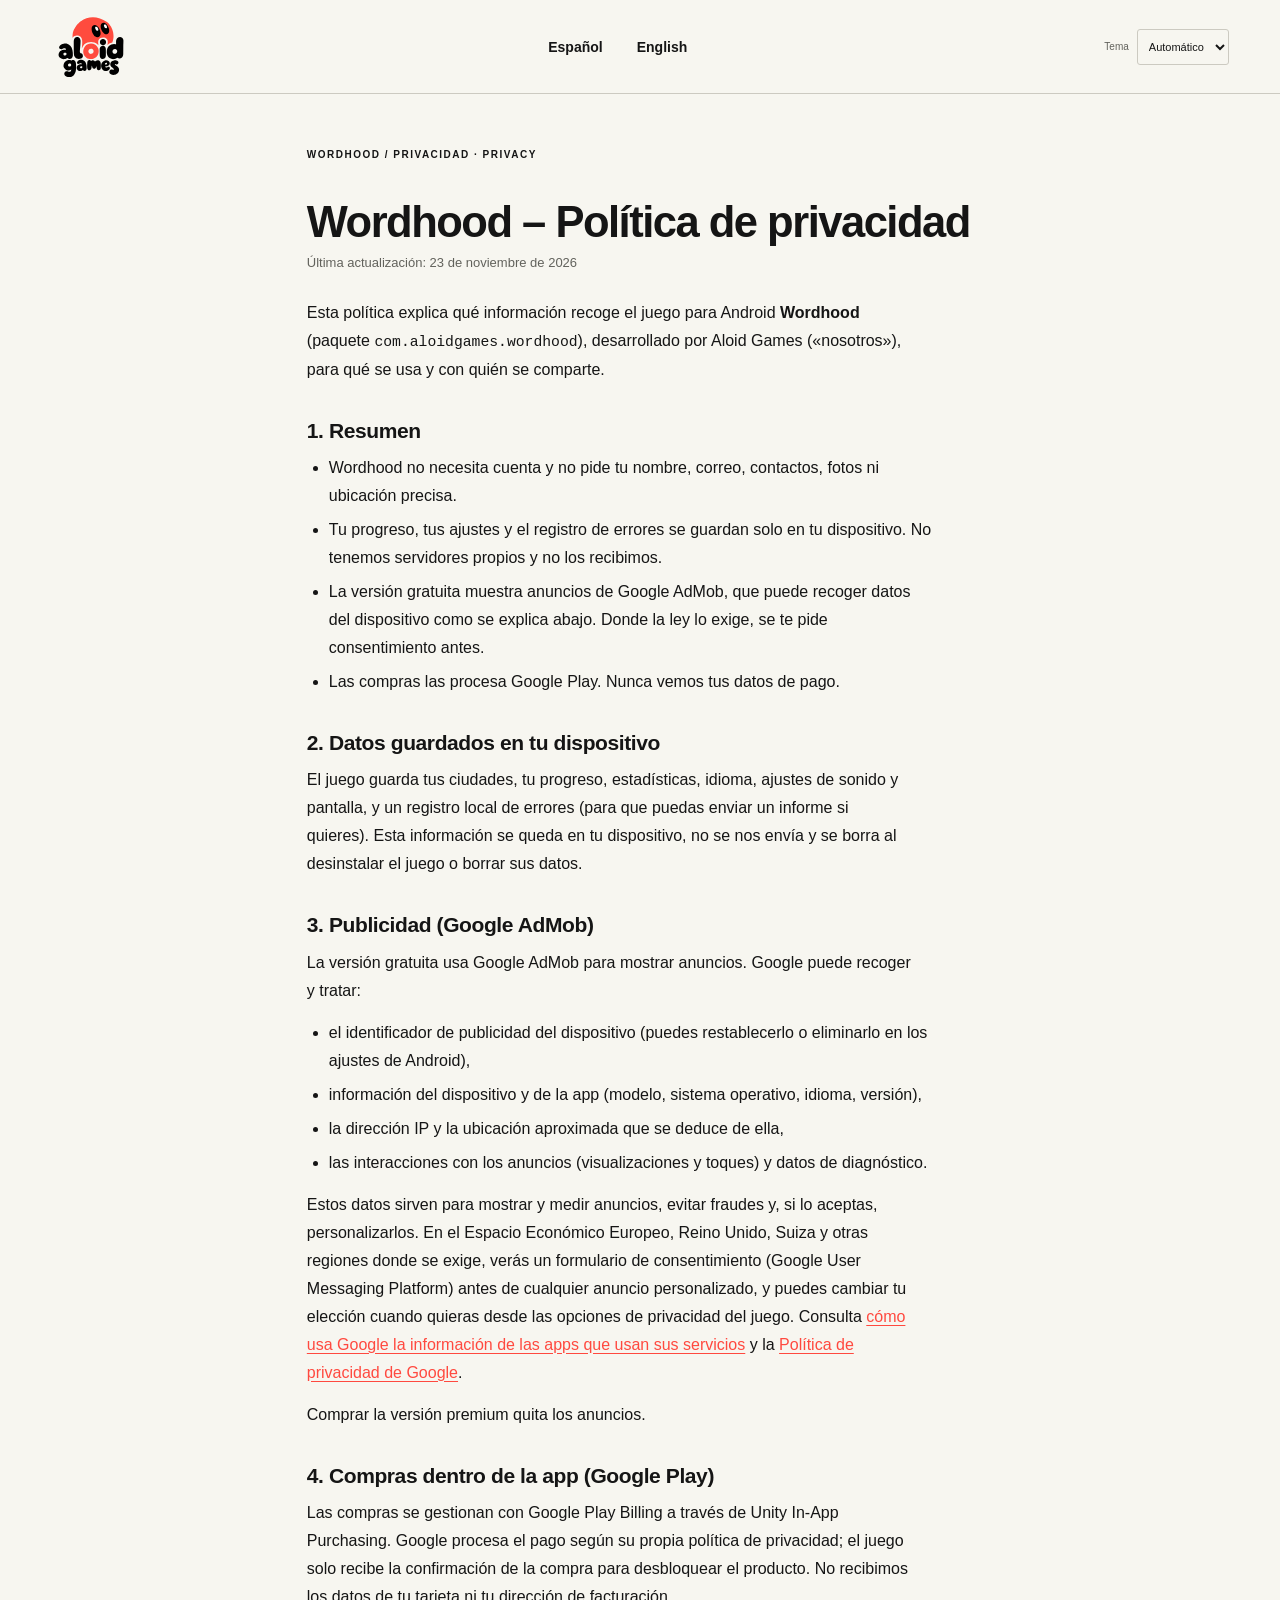
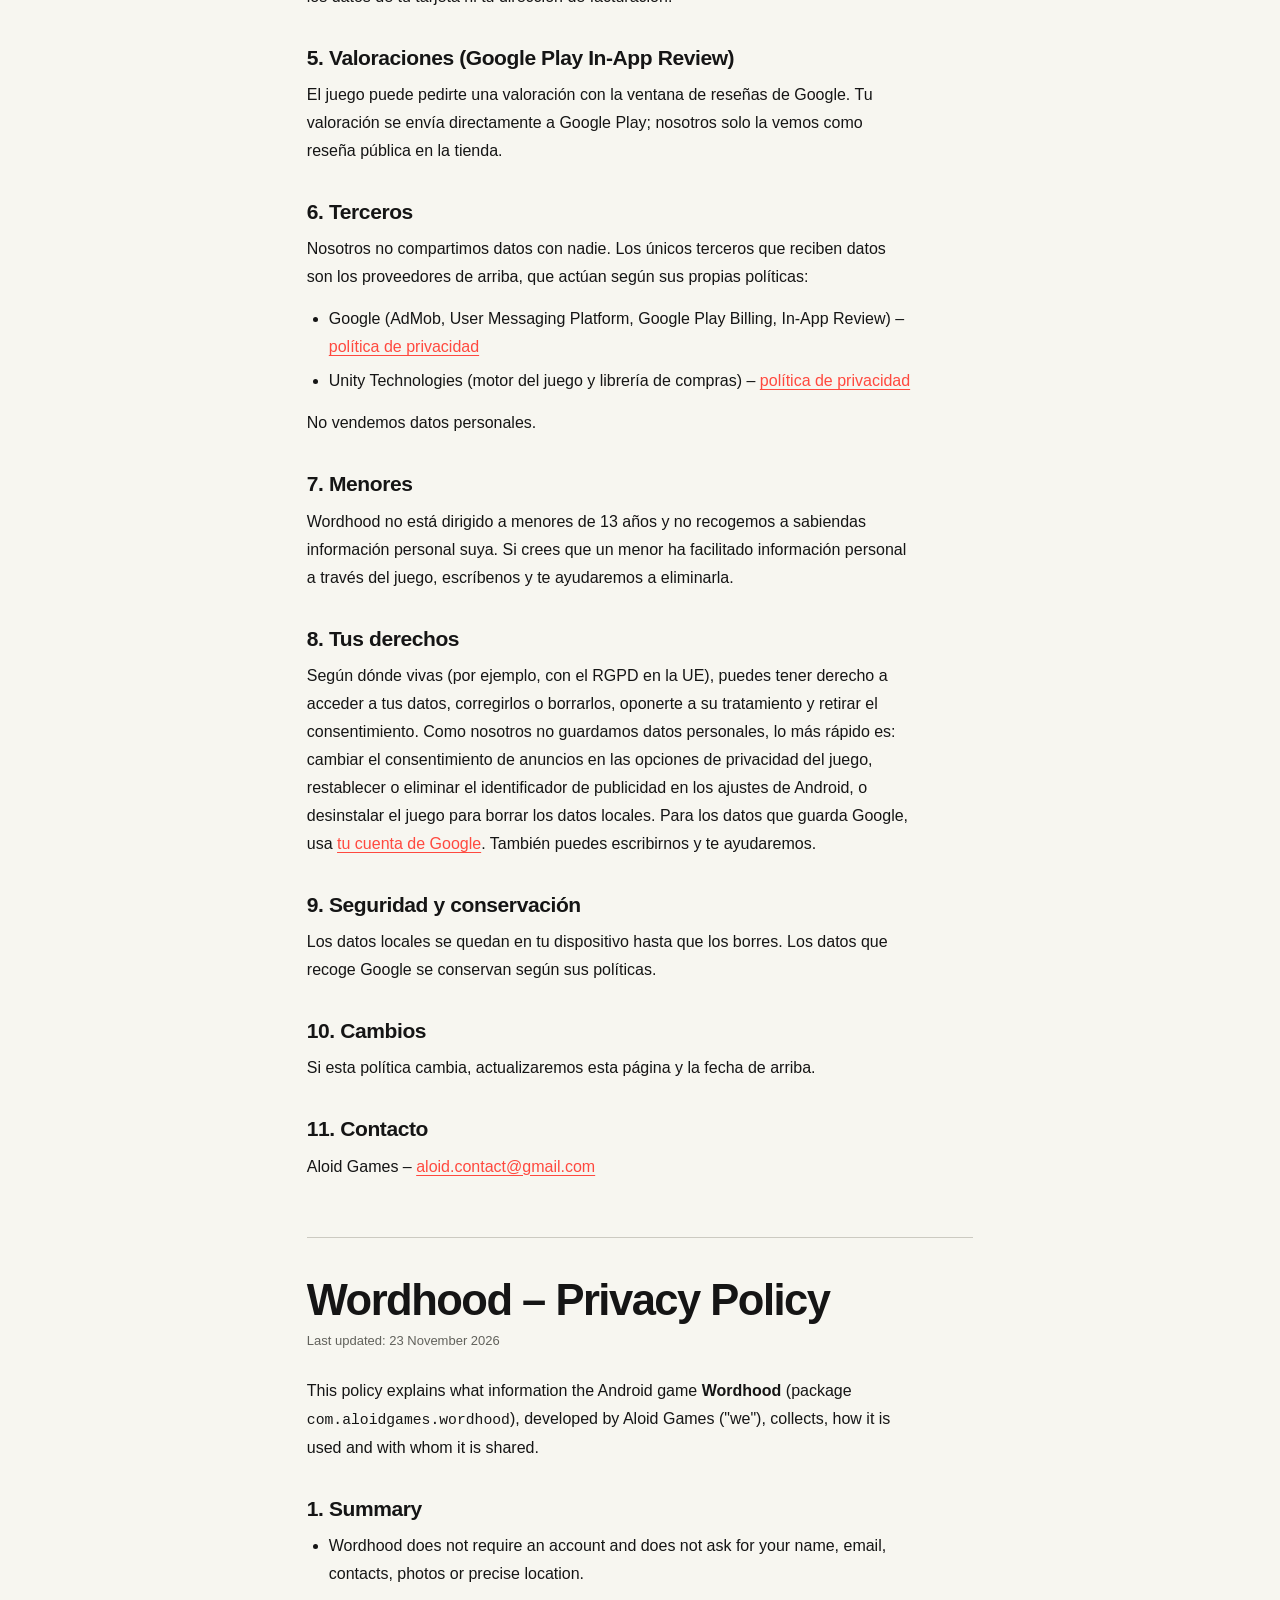
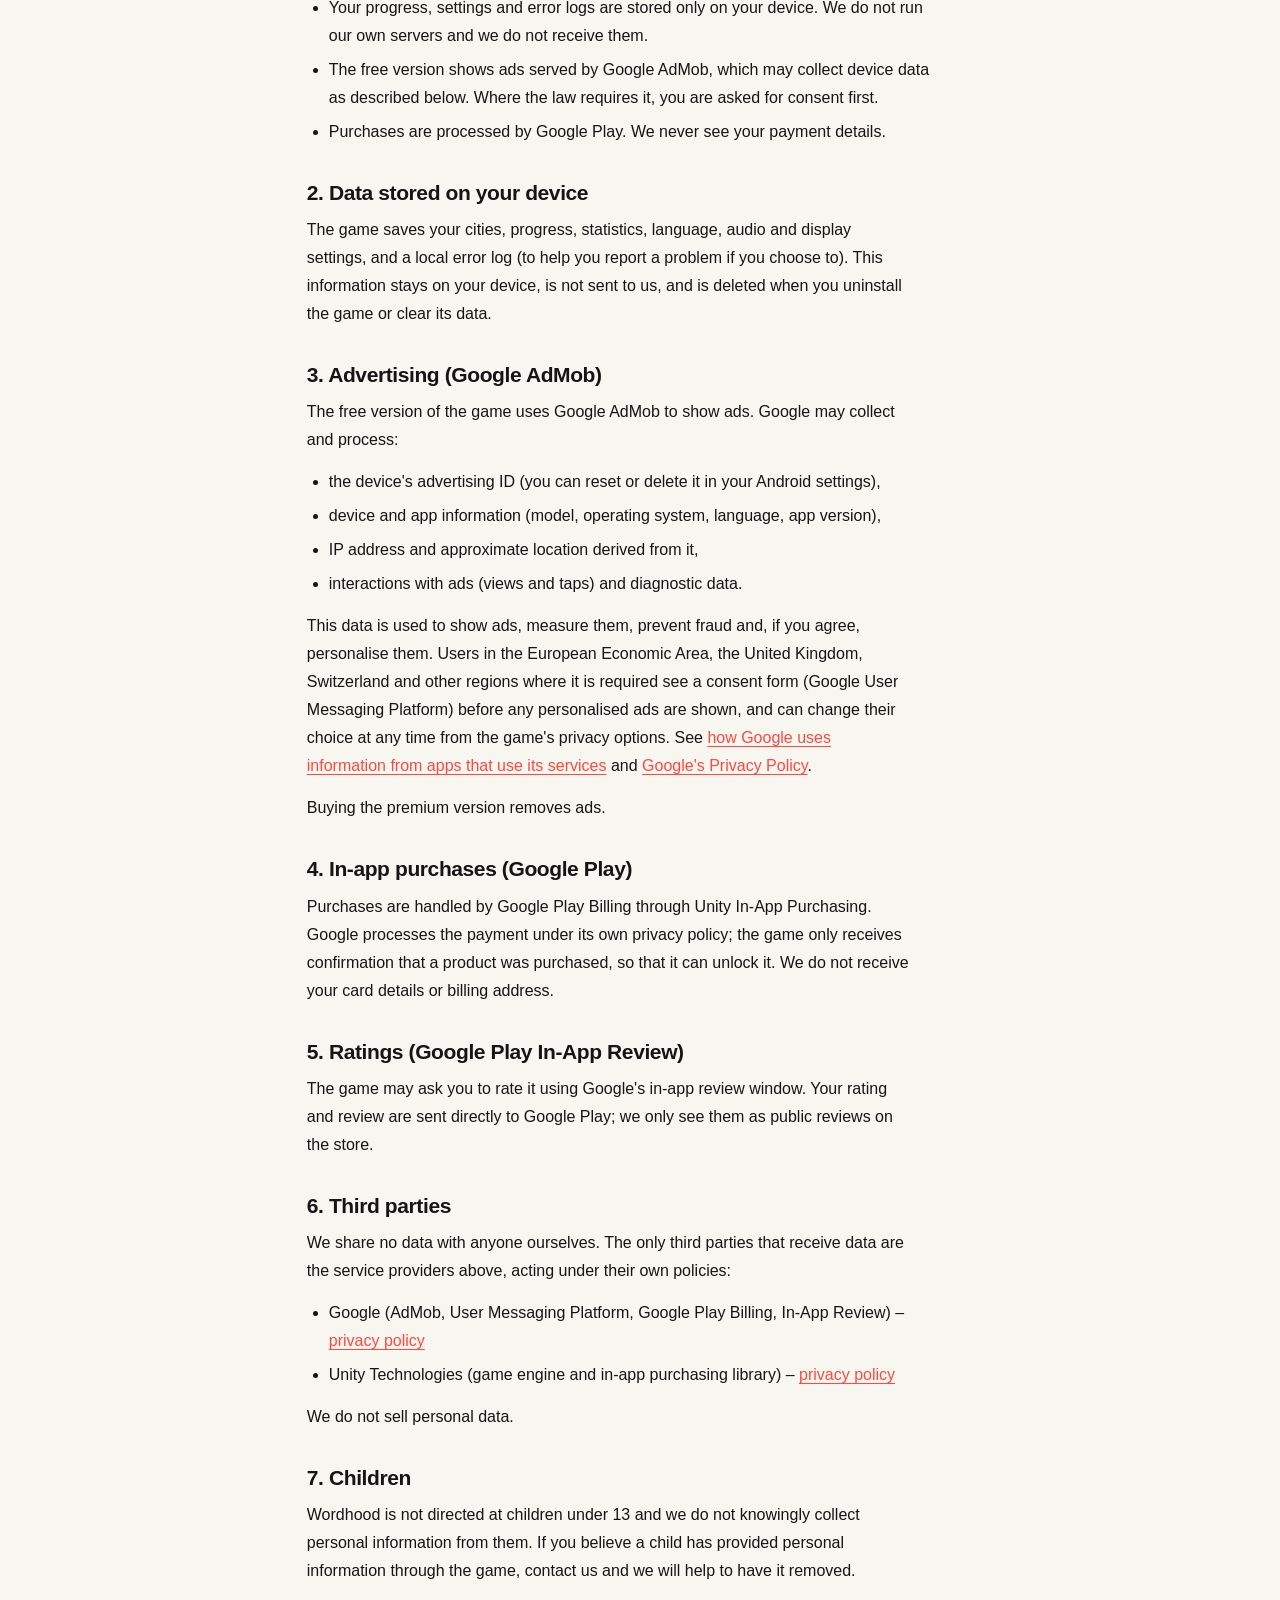
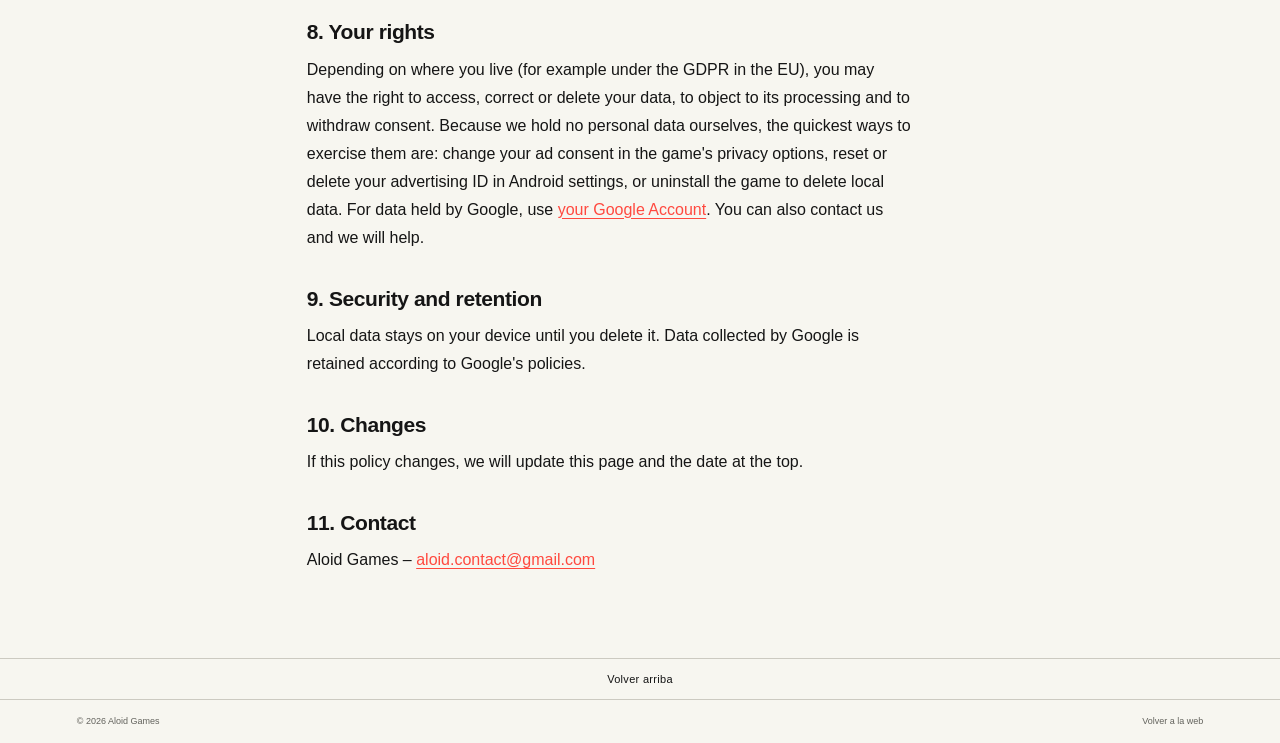
==== docs/wordhood/privacy/index.html @ c1278c04 "Publica la web de Aloid Games con la política de privacidad de Wordhood Co-Authored-By: Claude Opus " ====
<!doctype html>
<html lang="es">
<head>
  <meta charset="utf-8">
  <meta name="viewport" content="width=device-width, initial-scale=1">
  <meta name="theme-color" content="#151515">
  <meta name="description" content="Política de privacidad de Wordhood, de Aloid Games. Privacy policy of Wordhood.">
  <title>Wordhood — Privacidad · Privacy</title>
  <link rel="icon" href="../../assets/aloid-color.svg" type="image/svg+xml">
  <script src="../../theme.js"></script>
  <link rel="stylesheet" href="../../styles.css">
  <link rel="stylesheet" href="../../themes.css">
  <link rel="stylesheet" href="../../legal.css">
</head>
<body id="top">
  <a class="skip" href="#contenido">Saltar al contenido</a>
  <header class="header">
    <a href="../../" class="brand" aria-label="Aloid Games, inicio"><img class="logo-on-dark" src="../../assets/aloid-white.svg" alt="Aloid Games" width="80" height="80"><img class="logo-on-light" src="../../assets/aloid-color.svg" alt="Aloid Games" width="80" height="80"></a>
    <nav aria-label="Idioma de la política"><a href="#es">Español</a><a href="#en">English</a></nav>
    <div class="header-tools"><label class="theme-control" for="theme-select"><span>Tema</span><select id="theme-select" aria-label="Tema de la web"><option value="auto">Automático</option><option value="light">Claro</option><option value="dark">Oscuro</option></select></label></div>
  </header>
  <main id="contenido" class="legal section-pad">
    <div class="section-label"><span>WORDHOOD / PRIVACIDAD · PRIVACY</span></div>
    <article id="es" lang="es">
<h1>Wordhood – Política de privacidad</h1>
<p class="meta">Última actualización: 23 de noviembre de 2026</p>

<p>Esta política explica qué información recoge el juego para Android <strong>Wordhood</strong> (paquete <code>com.aloidgames.wordhood</code>), desarrollado por Aloid Games («nosotros»), para qué se usa y con quién se comparte.</p>

<h2>1. Resumen</h2>
<ul>
  <li>Wordhood no necesita cuenta y no pide tu nombre, correo, contactos, fotos ni ubicación precisa.</li>
  <li>Tu progreso, tus ajustes y el registro de errores se guardan solo en tu dispositivo. No tenemos servidores propios y no los recibimos.</li>
  <li>La versión gratuita muestra anuncios de Google AdMob, que puede recoger datos del dispositivo como se explica abajo. Donde la ley lo exige, se te pide consentimiento antes.</li>
  <li>Las compras las procesa Google Play. Nunca vemos tus datos de pago.</li>
</ul>

<h2>2. Datos guardados en tu dispositivo</h2>
<p>El juego guarda tus ciudades, tu progreso, estadísticas, idioma, ajustes de sonido y pantalla, y un registro local de errores (para que puedas enviar un informe si quieres). Esta información se queda en tu dispositivo, no se nos envía y se borra al desinstalar el juego o borrar sus datos.</p>

<h2>3. Publicidad (Google AdMob)</h2>
<p>La versión gratuita usa Google AdMob para mostrar anuncios. Google puede recoger y tratar:</p>
<ul>
  <li>el identificador de publicidad del dispositivo (puedes restablecerlo o eliminarlo en los ajustes de Android),</li>
  <li>información del dispositivo y de la app (modelo, sistema operativo, idioma, versión),</li>
  <li>la dirección IP y la ubicación aproximada que se deduce de ella,</li>
  <li>las interacciones con los anuncios (visualizaciones y toques) y datos de diagnóstico.</li>
</ul>
<p>Estos datos sirven para mostrar y medir anuncios, evitar fraudes y, si lo aceptas, personalizarlos. En el Espacio Económico Europeo, Reino Unido, Suiza y otras regiones donde se exige, verás un formulario de consentimiento (Google User Messaging Platform) antes de cualquier anuncio personalizado, y puedes cambiar tu elección cuando quieras desde las opciones de privacidad del juego. Consulta <a href="https://policies.google.com/technologies/partner-sites?hl=es">cómo usa Google la información de las apps que usan sus servicios</a> y la <a href="https://policies.google.com/privacy?hl=es">Política de privacidad de Google</a>.</p>
<p>Comprar la versión premium quita los anuncios.</p>

<h2>4. Compras dentro de la app (Google Play)</h2>
<p>Las compras se gestionan con Google Play Billing a través de Unity In-App Purchasing. Google procesa el pago según su propia política de privacidad; el juego solo recibe la confirmación de la compra para desbloquear el producto. No recibimos los datos de tu tarjeta ni tu dirección de facturación.</p>

<h2>5. Valoraciones (Google Play In-App Review)</h2>
<p>El juego puede pedirte una valoración con la ventana de reseñas de Google. Tu valoración se envía directamente a Google Play; nosotros solo la vemos como reseña pública en la tienda.</p>

<h2>6. Terceros</h2>
<p>Nosotros no compartimos datos con nadie. Los únicos terceros que reciben datos son los proveedores de arriba, que actúan según sus propias políticas:</p>
<ul>
  <li>Google (AdMob, User Messaging Platform, Google Play Billing, In-App Review) – <a href="https://policies.google.com/privacy?hl=es">política de privacidad</a></li>
  <li>Unity Technologies (motor del juego y librería de compras) – <a href="https://unity.com/legal/privacy-policy">política de privacidad</a></li>
</ul>
<p>No vendemos datos personales.</p>

<h2>7. Menores</h2>
<p>Wordhood no está dirigido a menores de 13 años y no recogemos a sabiendas información personal suya. Si crees que un menor ha facilitado información personal a través del juego, escríbenos y te ayudaremos a eliminarla.</p>

<h2>8. Tus derechos</h2>
<p>Según dónde vivas (por ejemplo, con el RGPD en la UE), puedes tener derecho a acceder a tus datos, corregirlos o borrarlos, oponerte a su tratamiento y retirar el consentimiento. Como nosotros no guardamos datos personales, lo más rápido es: cambiar el consentimiento de anuncios en las opciones de privacidad del juego, restablecer o eliminar el identificador de publicidad en los ajustes de Android, o desinstalar el juego para borrar los datos locales. Para los datos que guarda Google, usa <a href="https://myaccount.google.com/">tu cuenta de Google</a>. También puedes escribirnos y te ayudaremos.</p>

<h2>9. Seguridad y conservación</h2>
<p>Los datos locales se quedan en tu dispositivo hasta que los borres. Los datos que recoge Google se conservan según sus políticas.</p>

<h2>10. Cambios</h2>
<p>Si esta política cambia, actualizaremos esta página y la fecha de arriba.</p>

<h2>11. Contacto</h2>
<p>Aloid Games – <a href="mailto:aloid.contact@gmail.com">aloid.contact@gmail.com</a></p>
</article>
    <article id="en" lang="en">
<h1>Wordhood – Privacy Policy</h1>
<p class="meta">Last updated: 23 November 2026</p>

<p>This policy explains what information the Android game <strong>Wordhood</strong> (package <code>com.aloidgames.wordhood</code>), developed by Aloid Games ("we"), collects, how it is used and with whom it is shared.</p>

<h2>1. Summary</h2>
<ul>
  <li>Wordhood does not require an account and does not ask for your name, email, contacts, photos or precise location.</li>
  <li>Your progress, settings and error logs are stored only on your device. We do not run our own servers and we do not receive them.</li>
  <li>The free version shows ads served by Google AdMob, which may collect device data as described below. Where the law requires it, you are asked for consent first.</li>
  <li>Purchases are processed by Google Play. We never see your payment details.</li>
</ul>

<h2>2. Data stored on your device</h2>
<p>The game saves your cities, progress, statistics, language, audio and display settings, and a local error log (to help you report a problem if you choose to). This information stays on your device, is not sent to us, and is deleted when you uninstall the game or clear its data.</p>

<h2>3. Advertising (Google AdMob)</h2>
<p>The free version of the game uses Google AdMob to show ads. Google may collect and process:</p>
<ul>
  <li>the device's advertising ID (you can reset or delete it in your Android settings),</li>
  <li>device and app information (model, operating system, language, app version),</li>
  <li>IP address and approximate location derived from it,</li>
  <li>interactions with ads (views and taps) and diagnostic data.</li>
</ul>
<p>This data is used to show ads, measure them, prevent fraud and, if you agree, personalise them. Users in the European Economic Area, the United Kingdom, Switzerland and other regions where it is required see a consent form (Google User Messaging Platform) before any personalised ads are shown, and can change their choice at any time from the game's privacy options. See <a href="https://policies.google.com/technologies/partner-sites">how Google uses information from apps that use its services</a> and <a href="https://policies.google.com/privacy">Google's Privacy Policy</a>.</p>
<p>Buying the premium version removes ads.</p>

<h2>4. In-app purchases (Google Play)</h2>
<p>Purchases are handled by Google Play Billing through Unity In-App Purchasing. Google processes the payment under its own privacy policy; the game only receives confirmation that a product was purchased, so that it can unlock it. We do not receive your card details or billing address.</p>

<h2>5. Ratings (Google Play In-App Review)</h2>
<p>The game may ask you to rate it using Google's in-app review window. Your rating and review are sent directly to Google Play; we only see them as public reviews on the store.</p>

<h2>6. Third parties</h2>
<p>We share no data with anyone ourselves. The only third parties that receive data are the service providers above, acting under their own policies:</p>
<ul>
  <li>Google (AdMob, User Messaging Platform, Google Play Billing, In-App Review) – <a href="https://policies.google.com/privacy">privacy policy</a></li>
  <li>Unity Technologies (game engine and in-app purchasing library) – <a href="https://unity.com/legal/privacy-policy">privacy policy</a></li>
</ul>
<p>We do not sell personal data.</p>

<h2>7. Children</h2>
<p>Wordhood is not directed at children under 13 and we do not knowingly collect personal information from them. If you believe a child has provided personal information through the game, contact us and we will help to have it removed.</p>

<h2>8. Your rights</h2>
<p>Depending on where you live (for example under the GDPR in the EU), you may have the right to access, correct or delete your data, to object to its processing and to withdraw consent. Because we hold no personal data ourselves, the quickest ways to exercise them are: change your ad consent in the game's privacy options, reset or delete your advertising ID in Android settings, or uninstall the game to delete local data. For data held by Google, use <a href="https://myaccount.google.com/">your Google Account</a>. You can also contact us and we will help.</p>

<h2>9. Security and retention</h2>
<p>Local data stays on your device until you delete it. Data collected by Google is retained according to Google's policies.</p>

<h2>10. Changes</h2>
<p>If this policy changes, we will update this page and the date at the top.</p>

<h2>11. Contact</h2>
<p>Aloid Games – <a href="mailto:aloid.contact@gmail.com">aloid.contact@gmail.com</a></p>
</article>
  </main>
  <footer><a class="back-to-top" href="#top">Volver arriba</a><div class="footer-bottom"><span>© 2026 Aloid Games</span><a href="../../">Volver a la web</a></div></footer>
</body>
</html>
---- docs/styles.css ----
:root{--ink:#151515;--paper:#f1f0e9;--red:#ff493f;--muted:#a6a6a1;--line:#d0d0c7}*{box-sizing:border-box}html{scroll-behavior:smooth;scroll-padding-top:90px}body{margin:0;background:var(--ink);color:var(--paper);font-family:Arial,Helvetica,sans-serif;-webkit-font-smoothing:antialiased}a{color:inherit;text-decoration:none}button{font:inherit}a,button{-webkit-tap-highlight-color:transparent}a:focus-visible,button:focus-visible{outline:3px solid var(--red);outline-offset:5px}img{display:block;max-width:100%}h1,h2,h3,p,figure{margin:0}button,a{touch-action:manipulation}.skip{position:fixed;left:20px;top:-100px;background:var(--paper);color:var(--ink);padding:12px;z-index:20}.skip:focus{top:10px}.header{height:94px;padding:0 4%;display:flex;align-items:center;justify-content:space-between;gap:24px;border-bottom:1px solid #333}.brand{display:flex;gap:10px;align-items:center;font-size:24px;font-weight:900;letter-spacing:-1px;line-height:1}.brand img{width:55px;height:55px;object-fit:contain}.brand-small{display:block;font-size:12px;letter-spacing:4px;margin-top:4px}.header nav{display:flex;gap:34px;font-size:14px;font-weight:700}.header nav a{padding:12px 0}.header nav a:hover{color:var(--red)}.header-note{font-size:9px;letter-spacing:1.3px;color:#aaa}.hero{height:min(700px,calc(100svh - 94px));min-height:570px;position:relative;overflow:hidden}.hero-art{height:100%;width:100%;object-fit:cover;object-position:75% center}.hero-shade{position:absolute;inset:0;background:linear-gradient(90deg,rgba(10,30,44,.8),rgba(10,30,44,.46) 40%,transparent 75%),linear-gradient(0deg,rgba(10,30,44,.6),transparent 32%)}.hero-content{position:absolute;top:12%;left:6%;right:6%}.eyebrow,.section-label{font-size:10px;letter-spacing:1.5px;font-weight:700}.eyebrow{display:flex;align-items:center;gap:9px}.dot{width:7px;height:7px;border-radius:50%;background:var(--red)}.game-name{font-size:clamp(42px,5vw,72px);font-weight:900;letter-spacing:-3px;margin-top:28px}.game-name span{font-size:13px;vertical-align:top;display:inline-block;margin:12px 0 0 5px}h1{font-size:clamp(35px,4.2vw,61px);letter-spacing:-2.2px;line-height:1.02;margin-top:14px;max-width:750px}.hero-description{font-size:17px;line-height:1.6;margin-top:23px;color:#e5edf0}.button{display:inline-flex;align-items:center;justify-content:space-between;gap:35px;min-height:50px;padding:15px 22px;font-size:13px;font-weight:700;transition:background .2s,transform .2s}.button:hover{transform:translateY(-2px)}.light{background:var(--paper);color:var(--ink);margin-top:28px}.light:hover{background:white}.button span{font-size:22px;line-height:15px}.hero-bottom{position:absolute;bottom:24px;left:6%;right:6%;display:flex;justify-content:space-between;font-size:9px;letter-spacing:1.6px}.hero-bottom a{display:flex;gap:22px}.studio-strip{display:flex;align-items:center;justify-content:space-between;gap:20px;padding:22px 6%;font-size:11px;font-weight:700;letter-spacing:1.4px;border-bottom:1px solid #373737}.strip-star{font-size:30px;line-height:1;color:var(--red)}.section-pad{padding:55px 6% 70px}.section-label{display:flex;justify-content:space-between;align-items:center;gap:16px}.game-section{background:var(--paper);color:var(--ink)}.status{font-size:9px;border:1px solid #aaa;padding:7px 10px;border-radius:2px;letter-spacing:1px}.game-intro{display:grid;grid-template-columns:1.2fr 1fr;gap:9%;margin:44px 0 40px}h2{font-size:clamp(31px,3.5vw,50px);letter-spacing:-1.8px;line-height:1.07}.game-intro h2 span{color:#6c6c64}.game-intro p{font-size:15px;line-height:1.7;margin-bottom:14px;max-width:480px}.text-link{font-weight:700;font-size:12px;display:inline-flex;gap:28px;align-items:center;border-bottom:1px solid currentColor;padding-bottom:6px;margin-top:10px}.text-link span{font-size:20px}.image-button{display:block;position:relative;background:transparent;border:0;padding:0;cursor:zoom-in;width:100%;overflow:hidden}.image-button img{width:100%;height:auto;transition:transform .45s}.image-button:hover img{transform:scale(1.015)}.expand{position:absolute;bottom:12px;right:12px;background:var(--paper);color:var(--ink);padding:6px 10px;font-size:22px}.gameplay{max-width:1300px;margin:auto}.gameplay figcaption{display:flex;justify-content:space-between;gap:16px;font-size:9px;letter-spacing:.8px;margin-top:14px;color:#63635e}.features{display:grid;grid-template-columns:repeat(3,1fr);gap:40px;margin:52px 0 40px}.features article{border-top:1px solid var(--line);padding-top:18px}.feature-number{font-size:11px;color:#6c6c64}.features h3{font-size:20px;letter-spacing:-.5px;margin:22px 0 12px}.features p{font-size:14px;line-height:1.65;max-width:310px;color:#60605a}.steam-row{border-top:1px solid var(--line);padding-top:26px;display:flex;align-items:center;justify-content:space-between;gap:20px}.steam-row p{font-size:15px}.dark{background:var(--ink);color:var(--paper)}[aria-disabled=true]{cursor:default}.button[aria-disabled=true]:hover{transform:none}.media-section .section-label{color:var(--muted)}.media-heading{display:flex;align-items:end;justify-content:space-between;gap:30px;margin:40px 0 34px}.media-heading h2{font-size:clamp(30px,3vw,44px)}.media-heading p{font-size:13px;line-height:1.6;color:var(--muted);max-width:240px}.gallery{display:grid;grid-template-columns:1fr 1fr;gap:24px}.gallery figcaption{font-size:13px;padding-top:16px}.gallery figcaption span{font-size:10px;color:var(--red);margin-right:12px}.trailer{border-top:1px solid #3e3e3b;border-bottom:1px solid #3e3e3b;display:flex;align-items:center;gap:26px;padding:28px 0;margin-top:42px}.play-symbol{font-size:40px;color:var(--red)}.trailer h3{font-size:18px;font-weight:500}.trailer p{font-size:12px;color:var(--muted);margin-top:7px}.trailer .text-link{margin-left:auto;color:var(--muted)}.about{background:var(--red);color:var(--ink);padding-bottom:85px}.about-grid{display:grid;grid-template-columns:1.2fr 1fr;gap:9%;margin-top:40px}.about-title img{width:105px;height:105px;margin-bottom:18px}.about h2{font-size:clamp(42px,5.4vw,78px);letter-spacing:-3px}.about-copy{padding-top:25px}.about-copy .lead{font-size:30px;font-weight:700;letter-spacing:-1px;line-height:1.15;margin-bottom:25px}.about-copy p{font-size:15px;line-height:1.7;margin-bottom:18px;max-width:480px}.signature{display:block;margin-top:32px;font-size:12px;font-weight:700}.community .section-label{color:var(--muted)}.community-heading{display:flex;justify-content:space-between;align-items:end;gap:30px;margin:44px 0}.community h2{font-size:clamp(50px,7.5vw,108px);letter-spacing:-4px;line-height:.98}.community h2 span{color:var(--red)}.community-heading p{font-size:15px;line-height:1.7;color:var(--muted);padding-bottom:5px}.socials{display:grid;grid-template-columns:repeat(3,1fr);border-top:1px solid #494945;border-bottom:1px solid #494945}.socials>a{padding:26px 26px 27px 0;display:flex;flex-direction:column;align-items:start}.socials>a+a{border-left:1px solid #494945;padding-left:26px}.social-top{font-size:9px;letter-spacing:1px;display:flex;justify-content:space-between;width:100%;gap:10px;color:var(--muted)}.social-top span{font-size:18px;line-height:10px}.social-name{font-size:34px;font-weight:700;letter-spacing:-1px;margin:28px 0 14px}.social-status{font-size:11px;color:var(--muted)}.socials a[href]:hover .social-name{color:var(--red)}footer{padding:10px 6% 25px}.footer-brand{display:flex;align-items:center;justify-content:space-between;font-size:clamp(52px,12vw,178px);font-weight:900;letter-spacing:-.065em;line-height:1.15;border-bottom:1px solid #494945;padding-bottom:25px}.footer-brand>span{color:var(--red);font-weight:400;font-size:.7em}.footer-bottom{display:flex;justify-content:space-between;gap:20px;padding-top:24px;font-size:10px;color:var(--muted)}dialog{width:min(1250px,94vw);max-height:94svh;padding:20px;border:1px solid #555;background:var(--ink);color:var(--paper)}dialog::backdrop{background:#000d}dialog img{width:100%;max-height:78svh;object-fit:contain}.lightbox-top{display:flex;justify-content:space-between;gap:20px;align-items:center;margin-bottom:16px;font-size:13px}.close-modal{border:1px solid #666;padding:9px 14px;color:var(--paper);background:none;cursor:pointer}body.modal-open{overflow:hidden}@media(min-width:1600px){.section-pad{padding-left:max(6%,calc((100% - 1400px)/2));padding-right:max(6%,calc((100% - 1400px)/2))}}@media(max-width:900px){.header-note{display:none}.hero-art{object-position:77% center}.hero-shade{background:linear-gradient(90deg,#102e48c9,#102e4870 60%,#102e4820),linear-gradient(0deg,#102e4890,transparent 40%)}.game-intro,.about-grid{gap:6%}.media-heading{align-items:start;flex-direction:column;gap:14px}.media-heading p{max-width:none}.features{gap:20px}.features h3{font-size:18px}.community-heading{align-items:start;flex-direction:column}.studio-strip{font-size:9px}}@media(max-width:600px){html{scroll-padding-top:20px}.header{height:80px;padding:0 5%;gap:12px}.brand{font-size:19px;gap:5px}.brand img{width:40px;height:40px}.brand-small{font-size:9px;letter-spacing:3px}.header nav{gap:16px;font-size:11px}.header nav a span{display:none}.hero{height:640px;min-height:0}.hero-content{top:10%;left:6%}.hero-art{object-position:80% center}.game-name{font-size:50px;margin-top:34px}h1{font-size:40px;letter-spacing:-1.7px;margin-top:20px}.hero-description{font-size:15px;margin-top:24px}.hero-bottom{font-size:8px;letter-spacing:.7px;gap:12px}.hero-bottom a{gap:10px}.eyebrow{font-size:8px;letter-spacing:1.1px}.studio-strip{flex-wrap:wrap;gap:12px;padding-top:19px;padding-bottom:19px}.studio-strip>span:last-child{display:none}.strip-star{font-size:25px}.section-pad{padding:36px 6% 45px}.section-label{font-size:8px;letter-spacing:1px}.game-intro{grid-template-columns:1fr;gap:24px;margin-top:30px}.game-intro h2{font-size:35px}.game-intro p{font-size:14px}.gameplay figcaption{flex-direction:column;gap:7px;font-size:8px;line-height:1.5}.features{grid-template-columns:1fr;gap:25px;margin-top:35px}.features article{display:grid;grid-template-columns:30px 1fr;column-gap:8px}.features h3{margin:0 0 8px}.feature-number{padding-top:4px}.features p{grid-column:2;max-width:none}.steam-row{align-items:start;flex-direction:column}.gallery{grid-template-columns:1fr;gap:28px}.trailer{flex-wrap:wrap;gap:15px}.trailer h3{font-size:16px}.trailer .text-link{margin-left:45px}.play-symbol{font-size:30px}.about-grid{grid-template-columns:1fr;gap:20px;margin-top:24px}.about-title img{width:85px;height:85px}.about h2{font-size:52px;letter-spacing:-2.5px}.about-copy{padding-top:10px}.about-copy .lead{font-size:27px}.about-copy p{font-size:14px}.community h2{font-size:63px;letter-spacing:-3px}.community-heading{margin-top:32px;gap:23px}.community-heading p{font-size:14px}.socials{grid-template-columns:1fr}.socials>a,.socials>a+a{border-left:0;padding:22px 0}.socials>a+a{border-top:1px solid #494945}.social-name{margin:15px 0 10px;font-size:32px}.footer-brand{font-size:13vw;padding-bottom:22px}.footer-bottom{flex-wrap:wrap;gap:16px;line-height:1.6}.footer-bottom>span:nth-child(2){order:3;width:100%}.footer-bottom>a{margin-left:auto}dialog{padding:12px}}@media(prefers-reduced-motion:reduce){html{scroll-behavior:auto}*,*:before,*:after{transition:none!important}}

/* La versión blanca conserva el logotipo completo sobre el fondo oscuro. */
.header .brand img{width:80px;height:80px}@media(max-width:600px){.header .brand img{width:64px;height:64px}}

/* Revisión visual: fotografía del estudio y cierre compacto. */
.studio-photo{position:relative;overflow:hidden;min-height:460px;background:#582622;isolation:isolate}
.studio-photo .barcelona-photo{width:100%;height:100%;position:absolute;inset:0;object-fit:cover;object-position:52% 76%;filter:grayscale(1) contrast(1.15)}
.photo-tint{position:absolute;inset:0;background:linear-gradient(155deg,rgba(255,73,63,.3),rgba(122,20,14,.25) 55%,rgba(21,21,21,.7));mix-blend-mode:multiply}
.studio-photo:after{content:"";position:absolute;inset:0;background:linear-gradient(0deg,#151515a6,transparent 40%);pointer-events:none}
.studio-photo .studio-mascot{position:absolute;width:42%;height:auto;left:9%;top:13%;z-index:1;transform:rotate(-10deg);filter:drop-shadow(0 12px 0 #15151533)}
.studio-photo figcaption{position:absolute;left:25px;right:25px;bottom:24px;display:flex;justify-content:space-between;gap:15px;color:var(--paper);z-index:2;font-size:11px;letter-spacing:1.6px;font-weight:700}
.studio-photo figcaption span{font-size:8px;align-self:center;letter-spacing:1px}
.about-grid{align-items:stretch}.about-copy .lead{margin:0 0 25px;line-height:1.15}
.visually-hidden{position:absolute;width:1px;height:1px;margin:-1px;padding:0;overflow:hidden;clip-path:inset(50%);white-space:nowrap;border:0}
.community .socials{margin-top:28px}.steam-row{margin-top:32px}
footer{padding:0 0 18px}.back-to-top{display:flex;width:100%;height:42px;align-items:center;justify-content:center;border-top:1px solid #494945;border-bottom:1px solid #494945;font-size:11px;font-weight:500;letter-spacing:.3px}.back-to-top:hover{background:#222;color:var(--red)}
footer .footer-bottom{padding:16px 6% 0;font-size:9px}
@media(max-width:600px){.studio-photo{min-height:350px}.studio-photo figcaption{left:18px;right:18px;font-size:10px}.studio-photo figcaption span{max-width:120px;text-align:right;line-height:1.5}.about-copy{padding-top:12px}.back-to-top{height:40px}.footer-bottom>span:nth-child(2){width:auto;order:initial}footer .footer-bottom{font-size:8px;gap:10px}}

.studio-photo .barcelona-photo{transform:scale(1.5);transform-origin:center bottom}

/* La mascota queda entre el cielo y los edificios, con la foto original en color. */
.studio-photo{min-height:0;aspect-ratio:2481/1861;align-self:center}
.studio-photo .barcelona-photo,.studio-photo .barcelona-foreground{position:absolute;inset:0;width:100%;height:100%;object-fit:fill;object-position:center;transform:none;filter:none}
.studio-photo .studio-mascot{left:17%;top:12%;width:47%;height:auto;z-index:1;transform:rotate(-6deg);filter:none}
.studio-photo .barcelona-foreground{z-index:2;clip-path:polygon(0 45.5%,2.6% 45.5%,2.6% 43.4%,4.5% 43%,6.2% 43.5%,6.2% 47.3%,9.5% 47.3%,9.8% 45.4%,10.3% 47.4%,12% 47.4%,12% 46.3%,13.5% 46.3%,13.5% 47.9%,16.5% 47.9%,16.5% 47.4%,20.4% 47.4%,20.4% 48.5%,23% 48.5%,23% 46.8%,25% 46.8%,25% 46.5%,27% 46.5%,27% 47.3%,29% 47.3%,29% 48.2%,33.5% 48.2%,33.5% 47.4%,35% 47.4%,35% 48.6%,38% 48.6%,38% 47.4%,40% 47.4%,40% 46.4%,42% 46.4%,42% 47.9%,44% 47.9%,44% 46.4%,46.8% 46.4%,46.8% 48%,49.6% 48%,49.6% 47%,52% 47%,52% 48%,54% 48%,54% 46.9%,57% 46.9%,57% 47.9%,60.8% 47.9%,60.8% 46.2%,63% 46.2%,63% 47.2%,65.5% 47.2%,65.5% 46.5%,68% 46.5%,68% 48.7%,72.3% 48.7%,72.3% 43.3%,74.5% 43.3%,74.5% 48.2%,80% 48.2%,80% 47.1%,82% 47.1%,82% 48.4%,86% 48.4%,86% 47%,88% 47%,88% 47.9%,92% 47.9%,92% 46.2%,94% 46.2%,94% 47.5%,97% 47.5%,97% 46%,100% 46%,100% 100%,0 100%)}
.studio-photo:after{z-index:3;background:linear-gradient(0deg,#101724a6,transparent 24%)}
.studio-photo figcaption{z-index:4}
@media(max-width:600px){.studio-photo{min-height:0;aspect-ratio:2481/1861}}

/* Ajuste de encuadre: más cielo y ojos por encima de los tejados. */
.studio-photo .studio-mascot{left:12%;top:20%}
---- docs/themes.css ----
/* El primer acceso sigue el navegador; la elección manual tiene prioridad. */
/* Barra de desplazamiento con los colores del estudio en ambos temas. */
html{scrollbar-color:#ff493f var(--page-bg);scrollbar-width:auto}
::-webkit-scrollbar{width:12px;height:12px}
::-webkit-scrollbar-track{background:var(--page-bg)}
::-webkit-scrollbar-thumb{background:#ff493f;border:3px solid var(--page-bg);border-radius:12px}
::-webkit-scrollbar-thumb:hover{background:#dc3028}
::-webkit-scrollbar-corner{background:var(--page-bg)}
@media(forced-colors:active){html{scrollbar-color:auto}}
.header nav a{position:relative;display:inline-block;transition:color .2s ease,transform .2s ease}
.header nav a::after{content:"";position:absolute;left:0;right:0;bottom:4px;height:2px;background:var(--red);transform:scaleX(0);transform-origin:left;transition:transform .24s ease}
.header nav a span{display:inline-block;transition:transform .24s ease}
@media(hover:hover){.header nav a:hover{color:var(--red);transform:translateY(-2px)}.header nav a:hover::after{transform:scaleX(1)}.header nav a:hover span{transform:translate(2px,-2px)}}
.header nav a:focus-visible::after{transform:scaleX(1)}
@media(prefers-reduced-motion:reduce){.header nav a,.header nav a::after,.header nav a span{transition:none}.header nav a:hover,.header nav a:hover span{transform:none}}
:root{--page-bg:#f7f6f0;--page-fg:#151515;--section-bg:#efeee7;--theme-border:#cccac1;--muted:#62625c;--soft-text:#64645e;--hover-bg:#e9e7de;color-scheme:light}
:root[data-theme=dark]{--page-bg:#151515;--page-fg:#f1f0e9;--section-bg:#20201e;--theme-border:#464640;--muted:#aaa99f;--soft-text:#b7b6ac;--hover-bg:#252523;color-scheme:dark}
body{background:var(--page-bg);color:var(--page-fg)}
.header{border-color:var(--theme-border)}
.header-tools{display:flex;gap:22px;align-items:center}.header-note{color:var(--muted)}
.theme-control{display:flex;align-items:center;gap:8px;font-size:10px;color:var(--muted)}
.theme-control select{font:inherit;font-size:11px;color:var(--page-fg);background:var(--page-bg);border:1px solid var(--theme-border);border-radius:3px;padding:9px 7px;min-height:36px;cursor:pointer;max-width:115px}
.theme-control select:focus-visible{outline:2px solid var(--red);outline-offset:3px}
.header .logo-on-dark{display:none}.header .logo-on-light{display:block}
[data-theme=dark] .header .logo-on-dark{display:block}[data-theme=dark] .header .logo-on-light{display:none}
.hero{color:#f1f0e9}.hero .dot{background:#ff493f}
.game-section{background:var(--section-bg);color:var(--page-fg)}
.game-intro h2 span{color:var(--soft-text)}.gameplay figcaption{color:var(--muted)}.status{border-color:var(--theme-border)}
.steam-row{border-color:var(--theme-border)}.game-section .dark{background:var(--page-fg);color:var(--page-bg)}
.media-section,.community{background:var(--page-bg);color:var(--page-fg)}
.trailer,.socials,.socials>a+a,.back-to-top{border-color:var(--theme-border)}
.back-to-top:hover{background:var(--hover-bg);color:var(--page-fg)}
dialog{background:var(--page-bg);color:var(--page-fg);border-color:var(--theme-border)}.close-modal{color:var(--page-fg);border-color:var(--theme-border)}
.about{color:#151515}.about .section-label{color:#151515}
.about .about-copy{background:var(--page-bg);color:var(--page-fg);padding:32px;align-self:center}
.about .about-copy p{font-size:16px;line-height:1.8;max-width:52ch}
.about .about-copy .lead{color:var(--page-fg);line-height:1.15}
.about .signature{font-size:13px;margin-top:25px}
@media(max-width:600px){.about .about-copy{padding:24px}.about .about-copy p{font-size:16px;line-height:1.75}}
@media(max-width:1000px){.header-tools .header-note{display:none}}
@media(max-width:600px){.header{gap:8px;padding:0 4%}.header nav{gap:12px;font-size:10px}.header .brand img{width:53px;height:60px}.header-tools{gap:0}.theme-control>span{display:none}.theme-control select{font-size:10px;padding:7px 4px;max-width:95px}.header nav a{white-space:nowrap}}
@media(max-width:380px){.header{height:110px;flex-wrap:wrap;align-content:center;row-gap:0}.header .brand img{width:48px;height:54px}.header-tools{margin-left:auto;order:1}.header nav{order:2;width:100%;justify-content:center;gap:26px}}
@media(prefers-color-scheme:dark){:root:not([data-theme]){--page-bg:#151515;--page-fg:#f1f0e9;--section-bg:#20201e;--theme-border:#464640;--muted:#aaa99f;--soft-text:#b7b6ac;--hover-bg:#252523;color-scheme:dark}:root:not([data-theme]) .header .logo-on-dark{display:block}:root:not([data-theme]) .header .logo-on-light{display:none}}
---- docs/legal.css ----
/* Páginas legales: texto largo y legible con los colores del tema. */
.legal{max-width:820px;margin:0 auto}
.legal article{padding-top:40px}
.legal article + article{margin-top:56px;border-top:1px solid var(--theme-border)}
.legal h1{font-size:clamp(30px,3.4vw,46px);letter-spacing:-1.5px;margin:0 0 8px}
.legal h2{font-size:21px;letter-spacing:-.4px;line-height:1.25;margin:34px 0 10px}
.legal p,.legal li{font-size:16px;line-height:1.75;max-width:68ch}
.legal p{margin:0 0 14px}
.legal ul{padding-left:22px;margin:0 0 14px}
.legal li{margin-bottom:6px}
.legal .meta{color:var(--muted);font-size:13px;margin-bottom:24px}
.legal a{color:var(--red);text-decoration:underline;text-underline-offset:3px}
.legal code{font-size:.92em}
.footer-bottom a:hover{color:var(--red)}
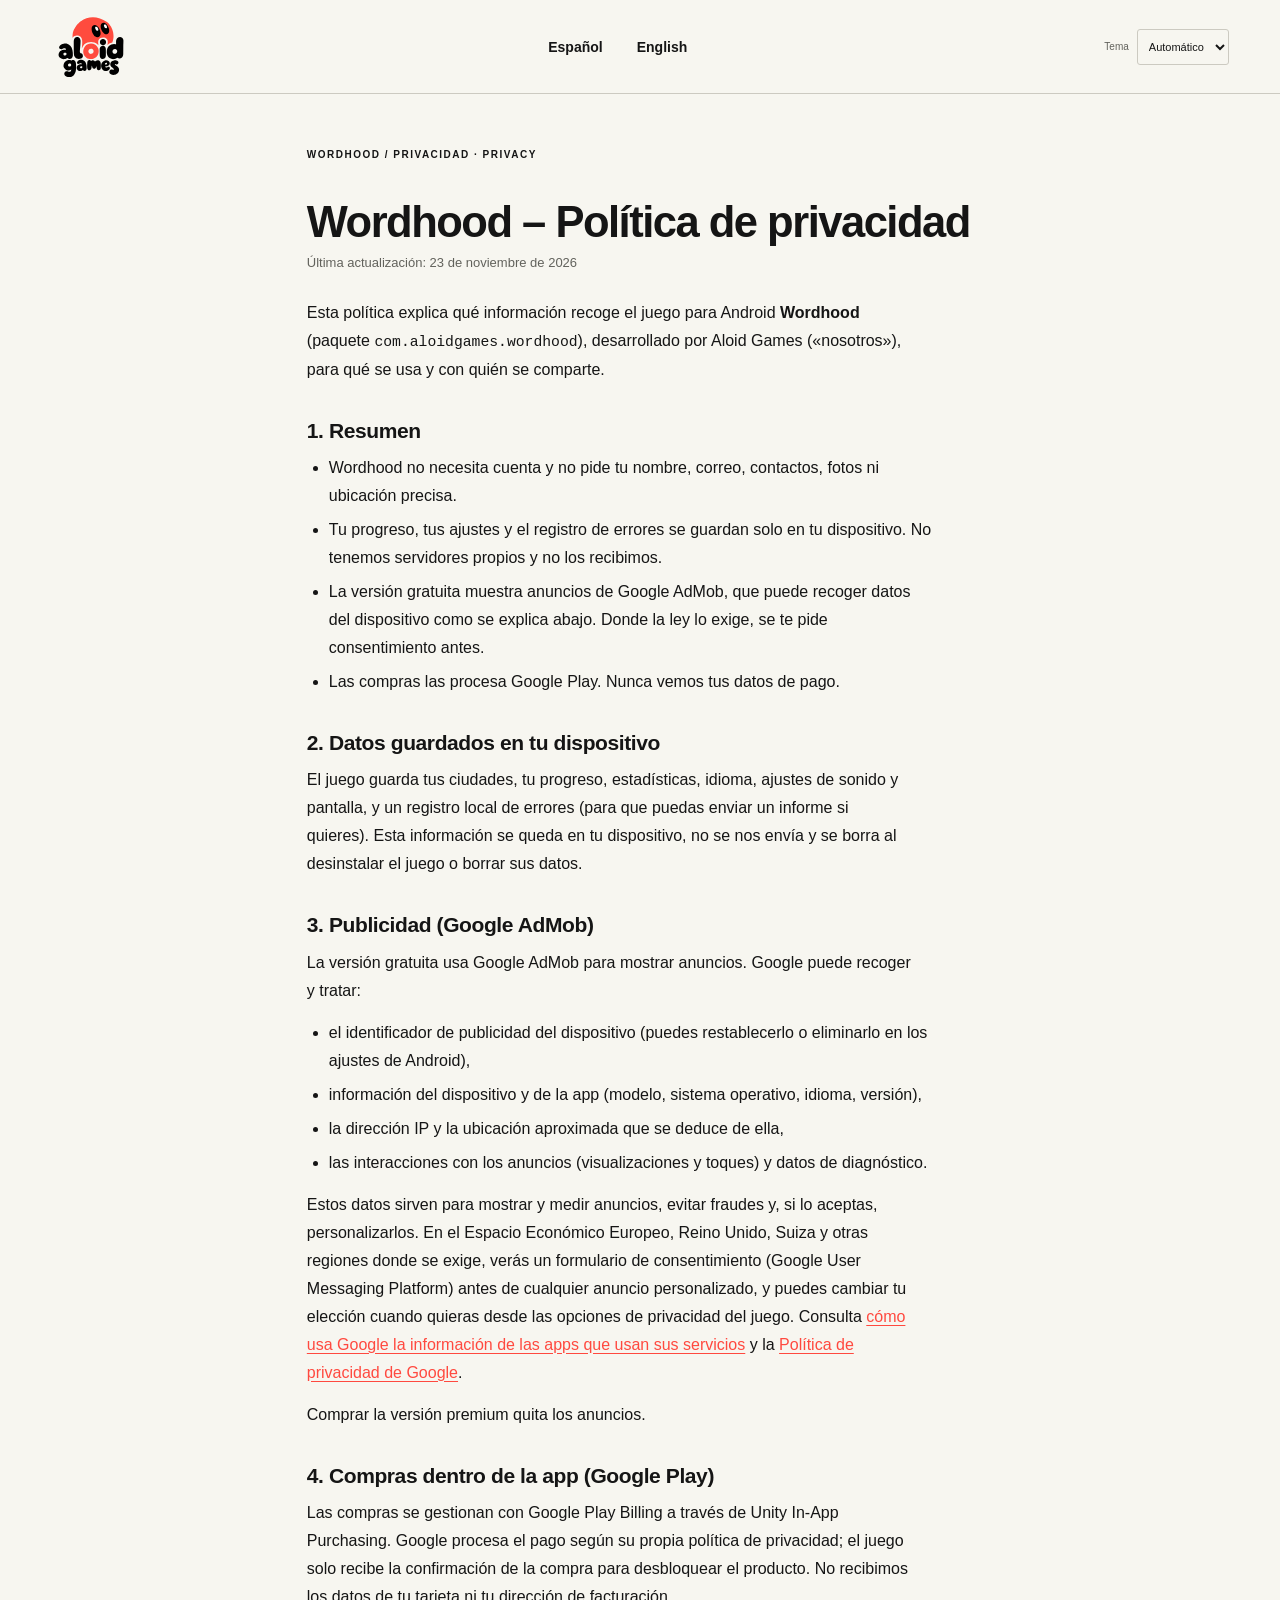
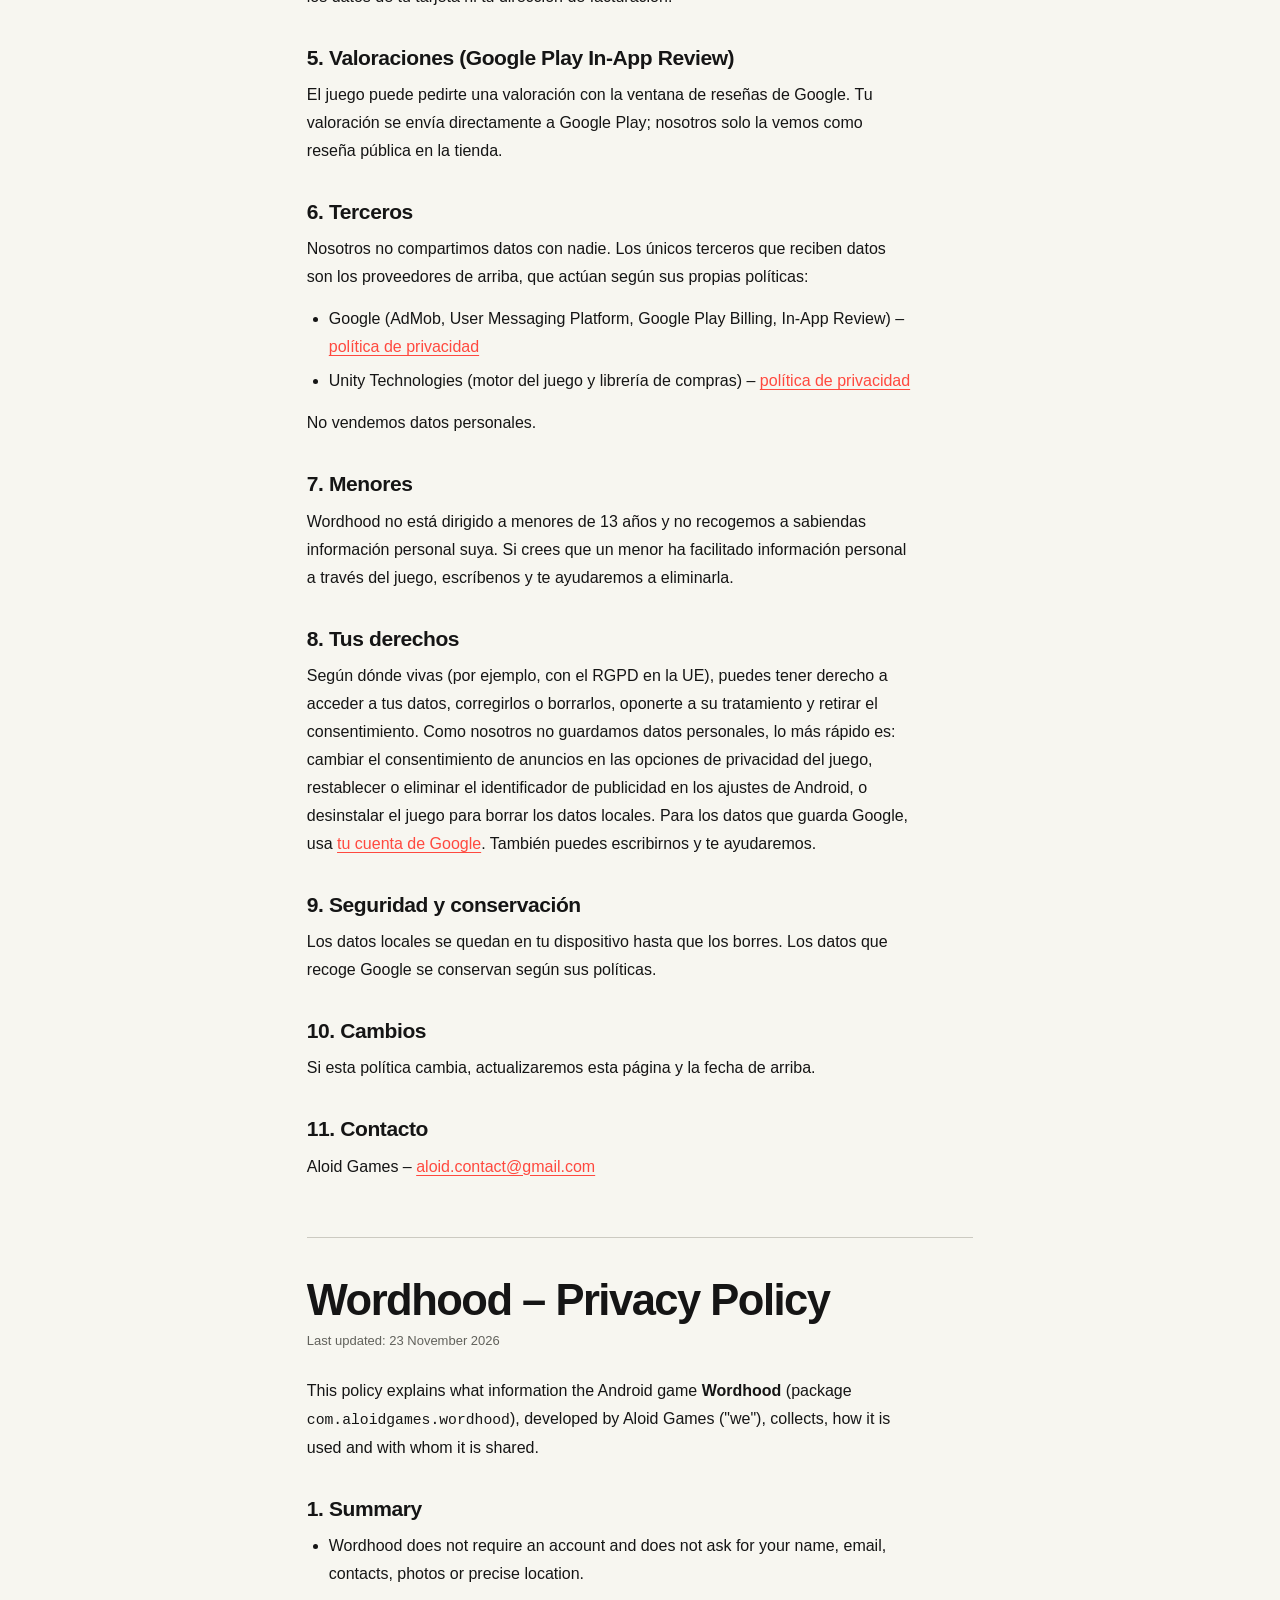
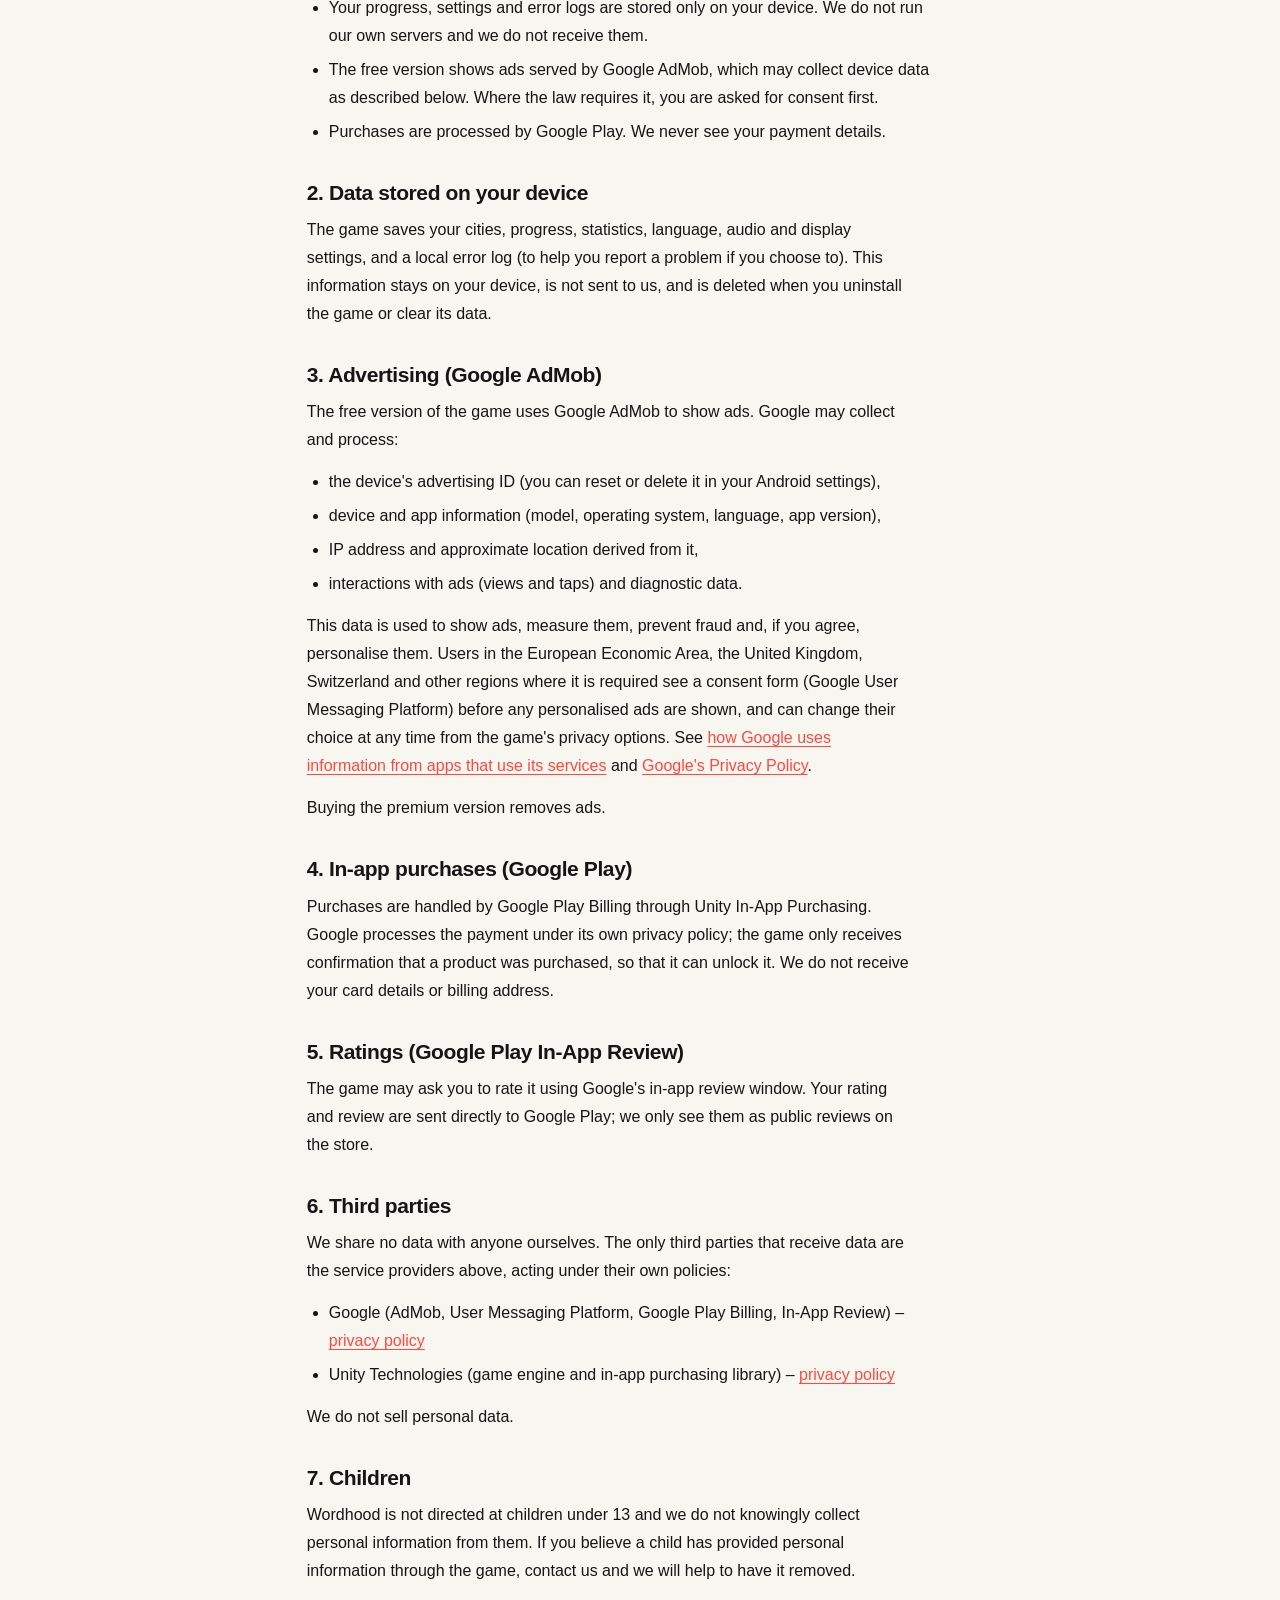
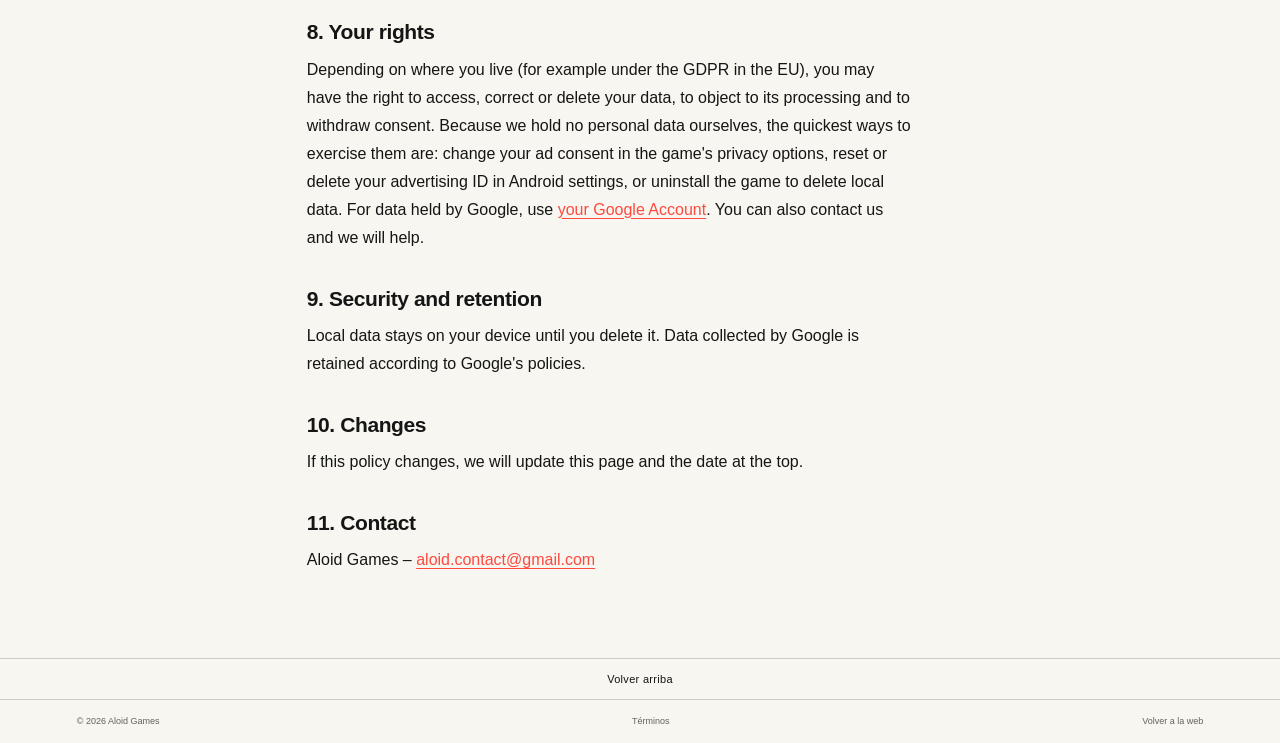
==== commit f21dd39f: "Añade los términos del servicio de Wordhood y los enlaza en el pie Co-Authored-By: Claude Opus 5.5 <" ====
--- a/docs/wordhood/privacy/index.html
+++ b/docs/wordhood/privacy/index.html
@@ -136,6 +136,6 @@
 <p>Aloid Games – <a href="mailto:aloid.contact@gmail.com">aloid.contact@gmail.com</a></p>
 </article>
   </main>
-  <footer><a class="back-to-top" href="#top">Volver arriba</a><div class="footer-bottom"><span>© 2026 Aloid Games</span><a href="../../">Volver a la web</a></div></footer>
+  <footer><a class="back-to-top" href="#top">Volver arriba</a><div class="footer-bottom"><span>© 2026 Aloid Games</span><a href="../terms/">Términos</a><a href="../../">Volver a la web</a></div></footer>
 </body>
 </html>
